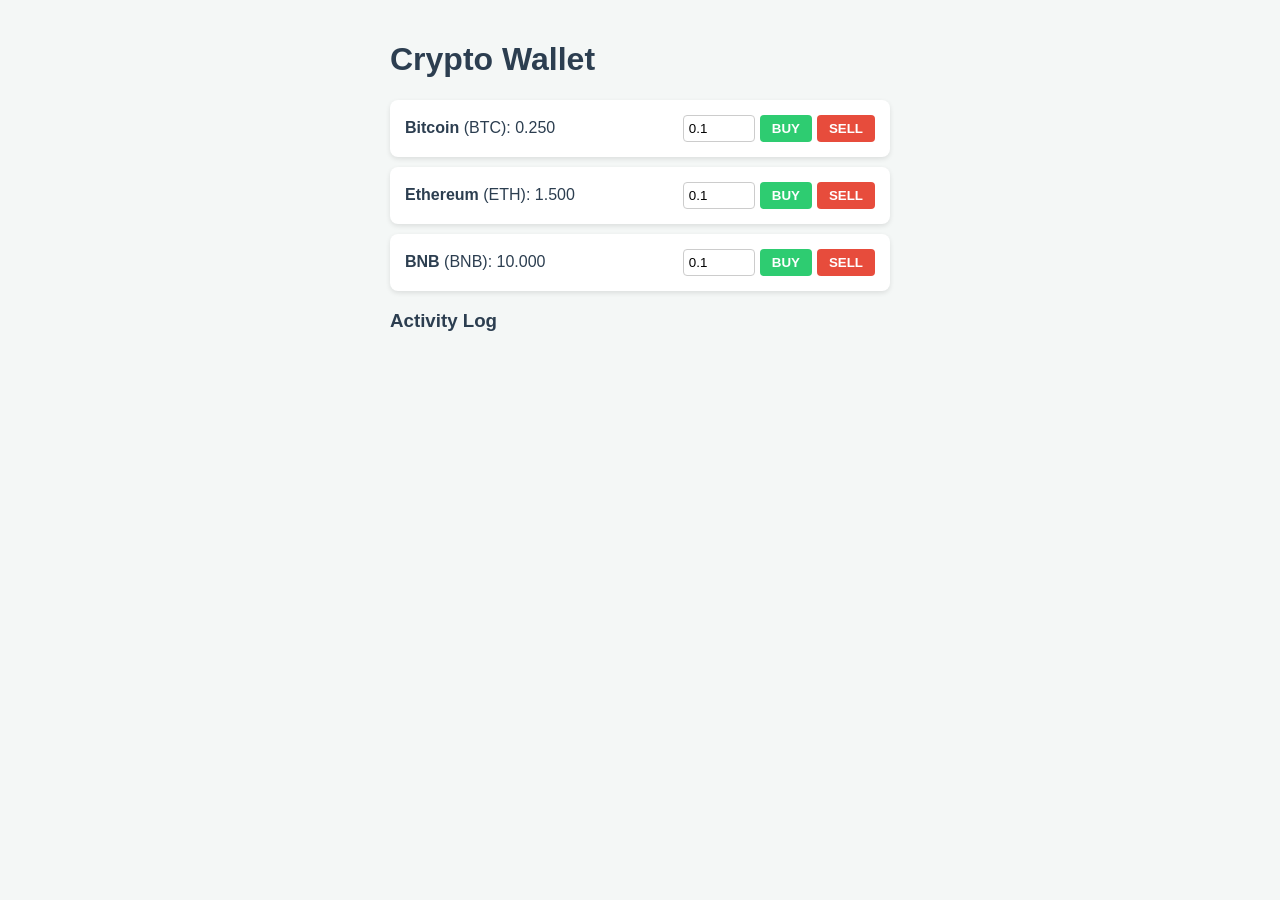
==== index.html @ 16b6d75c "add remove" ====
<!DOCTYPE html>
<html lang="tr">
<head>
    <meta charset="UTF-8">
    <title>Crypto Wallet</title>
    <link rel="stylesheet" href="style.css">
</head>
<body>

    <h1>Crypto Wallet</h1>
    <div id="assets-list"></div>

    <div class="log-section">
        <h3>Activity Log</h3>
        <ul id="activity-log"></ul>
    </div>

    <script src="script.js"></script>
</body>
</html>
---- style.css ----
:root {
    --primary-color: #4a90e2;
    --buy-color: #2ecc71;
    --sell-color: #e74c3c;
    --bg-color: #f4f7f6;
    --text-color: #2c3e50;
}

body { font-family: 'Segoe UI', sans-serif; background-color: var(--bg-color); color: var(--text-color); padding: 20px; max-width: 500px; margin: 0 auto; }
.asset-card { background: white; padding: 15px; border-radius: 8px; margin-bottom: 10px; box-shadow: 0 2px 5px rgba(0,0,0,0.1); display: flex; justify-content: space-between; align-items: center; }
.controls { display: flex; gap: 5px; align-items: center; }
input { width: 60px; padding: 5px; border: 1px solid #ccc; border-radius: 4px; }

button { border: none; padding: 6px 12px; border-radius: 4px; cursor: pointer; color: white; font-weight: bold; }
button:hover { opacity: 0.8; }
.btn-buy { background-color: var(--buy-color); }
.btn-sell { background-color: var(--sell-color); }

#activity-log { list-style: none; padding: 0; }
#activity-log li { background: #fff; margin-bottom: 5px; padding: 10px; border-left: 4px solid var(--primary-color); border-radius: 4px; }
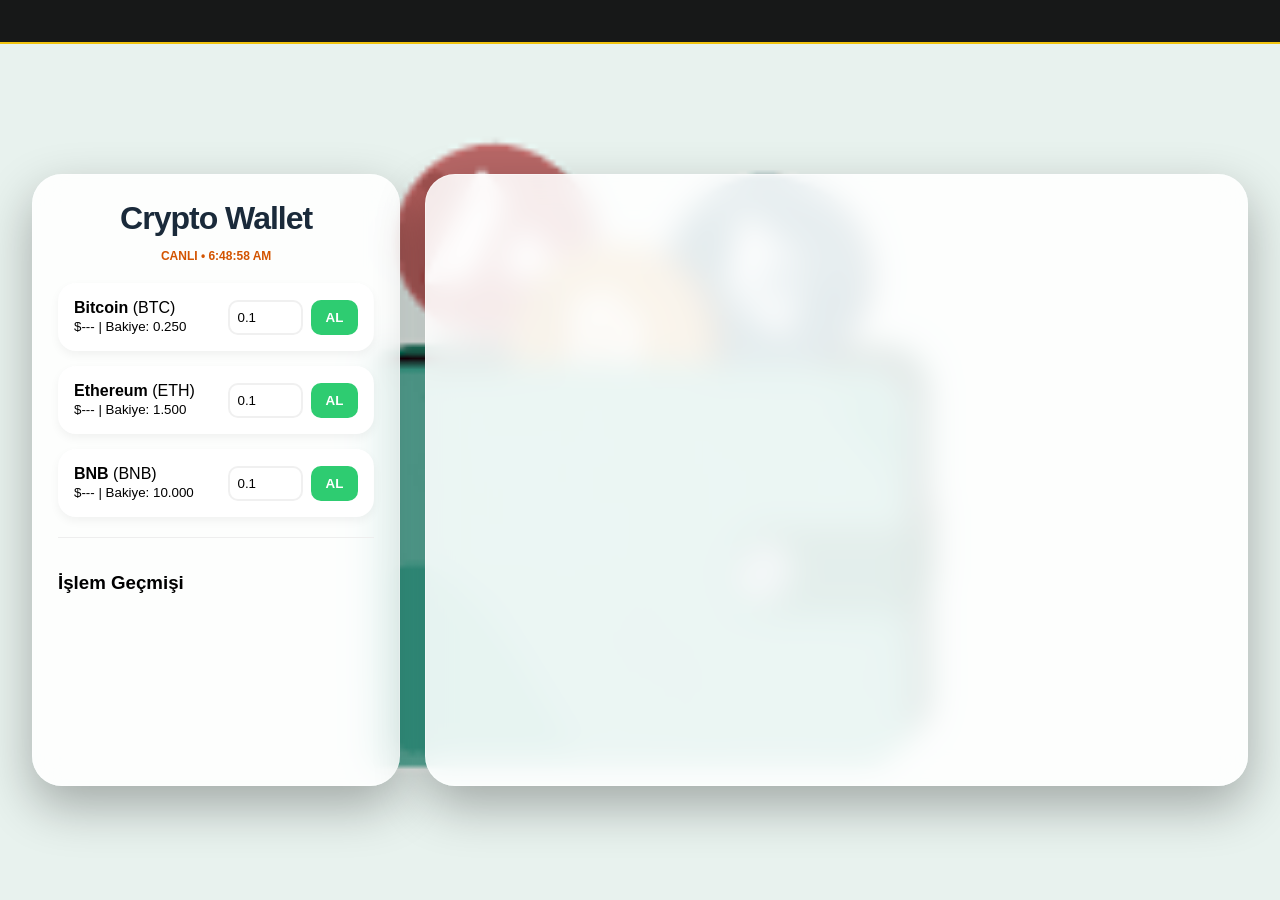
==== commit 96250e33: "big update" ====
--- a/index.html
+++ b/index.html
@@ -2,19 +2,40 @@
 <html lang="tr">
 <head>
     <meta charset="UTF-8">
-    <title>Crypto Wallet</title>
+    <meta name="viewport" content="width=device-width, initial-scale=1.0">
+    <title>Crypto Terminal Pro 2026</title>
     <link rel="stylesheet" href="style.css">
 </head>
 <body>
 
-    <h1>Crypto Wallet</h1>
-    <div id="assets-list"></div>
-
-    <div class="log-section">
-        <h3>Activity Log</h3>
-        <ul id="activity-log"></ul>
+    <div class="news-ticker">
+        <div class="ticker-wrap" id="ticker-wrap">
+            <div class="ticker-item">📢 Haberler yükleniyor...</div>
+        </div>
     </div>
 
-    <script src="script.js"></script>
+    <div class="app-wrapper">
+        <div class="main-card">
+            <header>
+                <h1>Crypto Wallet</h1>
+                <p id="status-text">Bağlanıyor...</p>
+            </header>
+            
+            <div id="assets-list">
+                </div>
+
+            <div class="log-section">
+                <h3>İşlem Geçmişi</h3>
+                <ul id="activity-log"></ul>
+            </div>
+        </div>
+
+        <div class="chart-card">
+            <div id="tradingview_chart"></div>
+        </div>
+    </div>
+
+    <script type="module" src="script.js"></script>
+    <script type="text/javascript" src="https://s3.tradingview.com/tv.js"></script>
 </body>
 </html>
--- a/style.css
+++ b/style.css
@@ -1,20 +1,115 @@
 :root {
-    --primary-color: #4a90e2;
     --buy-color: #2ecc71;
-    --sell-color: #e74c3c;
-    --bg-color: #f4f7f6;
-    --text-color: #2c3e50;
+    --primary: #4a90e2;
+    --glass: rgba(255, 255, 255, 0.88);
 }
 
-body { font-family: 'Segoe UI', sans-serif; background-color: var(--bg-color); color: var(--text-color); padding: 20px; max-width: 500px; margin: 0 auto; }
-.asset-card { background: white; padding: 15px; border-radius: 8px; margin-bottom: 10px; box-shadow: 0 2px 5px rgba(0,0,0,0.1); display: flex; justify-content: space-between; align-items: center; }
-.controls { display: flex; gap: 5px; align-items: center; }
-input { width: 60px; padding: 5px; border: 1px solid #ccc; border-radius: 4px; }
+body {
+    font-family: 'Segoe UI', Tahoma, sans-serif;
+    margin: 0;
+    min-height: 100vh;
+    display: flex;
+    flex-direction: column;
+    justify-content: center;
+    align-items: center;
+    /* Arka Plan Görseli */
+    background-image: url('indir.png');
+    background-size: cover;
+    background-position: center;
+    background-attachment: fixed;
+}
 
-button { border: none; padding: 6px 12px; border-radius: 4px; cursor: pointer; color: white; font-weight: bold; }
-button:hover { opacity: 0.8; }
-.btn-buy { background-color: var(--buy-color); }
-.btn-sell { background-color: var(--sell-color); }
+/* HABER BANDI */
+.news-ticker {
+    position: fixed;
+    top: 0;
+    width: 100%;
+    background: rgba(0, 0, 0, 0.9);
+    color: #f1c40f;
+    padding: 12px 0;
+    overflow: hidden;
+    z-index: 1000;
+    border-bottom: 2px solid #f1c40f;
+}
 
-#activity-log { list-style: none; padding: 0; }
-#activity-log li { background: #fff; margin-bottom: 5px; padding: 10px; border-left: 4px solid var(--primary-color); border-radius: 4px; }
+.ticker-wrap {
+    display: inline-block;
+    white-space: nowrap;
+    padding-left: 100%;
+    animation: ticker 60s linear infinite;
+}
+
+.ticker-item {
+    display: inline-block;
+    padding-right: 100px;
+    font-size: 15px;
+    font-weight: bold;
+}
+
+@keyframes ticker {
+    0% { transform: translateX(0); }
+    100% { transform: translateX(-100%); }
+}
+
+/* ANA YAPI */
+.app-wrapper {
+    display: flex;
+    gap: 25px;
+    width: 95%;
+    max-width: 1350px;
+    margin-top: 60px;
+    animation: fadeInUp 0.8s ease-out;
+}
+
+@keyframes fadeInUp {
+    from { opacity: 0; transform: translateY(30px); }
+    to { opacity: 1; transform: translateY(0); }
+}
+
+.main-card, .chart-card {
+    background: var(--glass);
+    backdrop-filter: blur(15px);
+    -webkit-backdrop-filter: blur(15px);
+    border-radius: 30px;
+    box-shadow: 0 20px 50px rgba(0,0,0,0.3);
+    border: 1px solid rgba(255,255,255,0.4);
+}
+
+.main-card { flex: 1; padding: 25px; max-width: 400px; }
+.chart-card { flex: 2.5; padding: 15px; min-height: 580px; position: relative; }
+
+#tradingview_chart { width: 100%; height: 100%; border-radius: 20px; overflow: hidden; }
+
+/* KARTLAR */
+h1 { text-align: center; margin: 0; color: #1a2a3a; letter-spacing: -1px; }
+#status-text { text-align: center; font-size: 12px; color: #d35400; font-weight: bold; margin-bottom: 20px; }
+
+.asset-card {
+    background: white;
+    padding: 16px;
+    border-radius: 18px;
+    margin-bottom: 15px;
+    display: flex;
+    justify-content: space-between;
+    align-items: center;
+    cursor: pointer;
+    transition: 0.3s;
+    box-shadow: 0 4px 10px rgba(0,0,0,0.05);
+}
+
+.asset-card:hover { transform: scale(1.03); border: 2px solid var(--primary); }
+
+.controls { display: flex; gap: 8px; }
+input { width: 55px; padding: 8px; border: 2px solid #f0f0f0; border-radius: 10px; outline: none; }
+
+button {
+    border: none; padding: 10px 15px; border-radius: 10px;
+    cursor: pointer; color: white; font-weight: bold;
+    background-color: var(--buy-color); transition: 0.3s;
+}
+
+button:hover { background-color: #27ae60; }
+
+.log-section { margin-top: 20px; border-top: 1px solid #eee; padding-top: 15px; }
+#activity-log { list-style: none; padding: 0; max-height: 100px; overflow-y: auto; font-size: 12px; }
+#activity-log li { padding: 8px; border-bottom: 1px solid #f9f9f9; color: #555; }
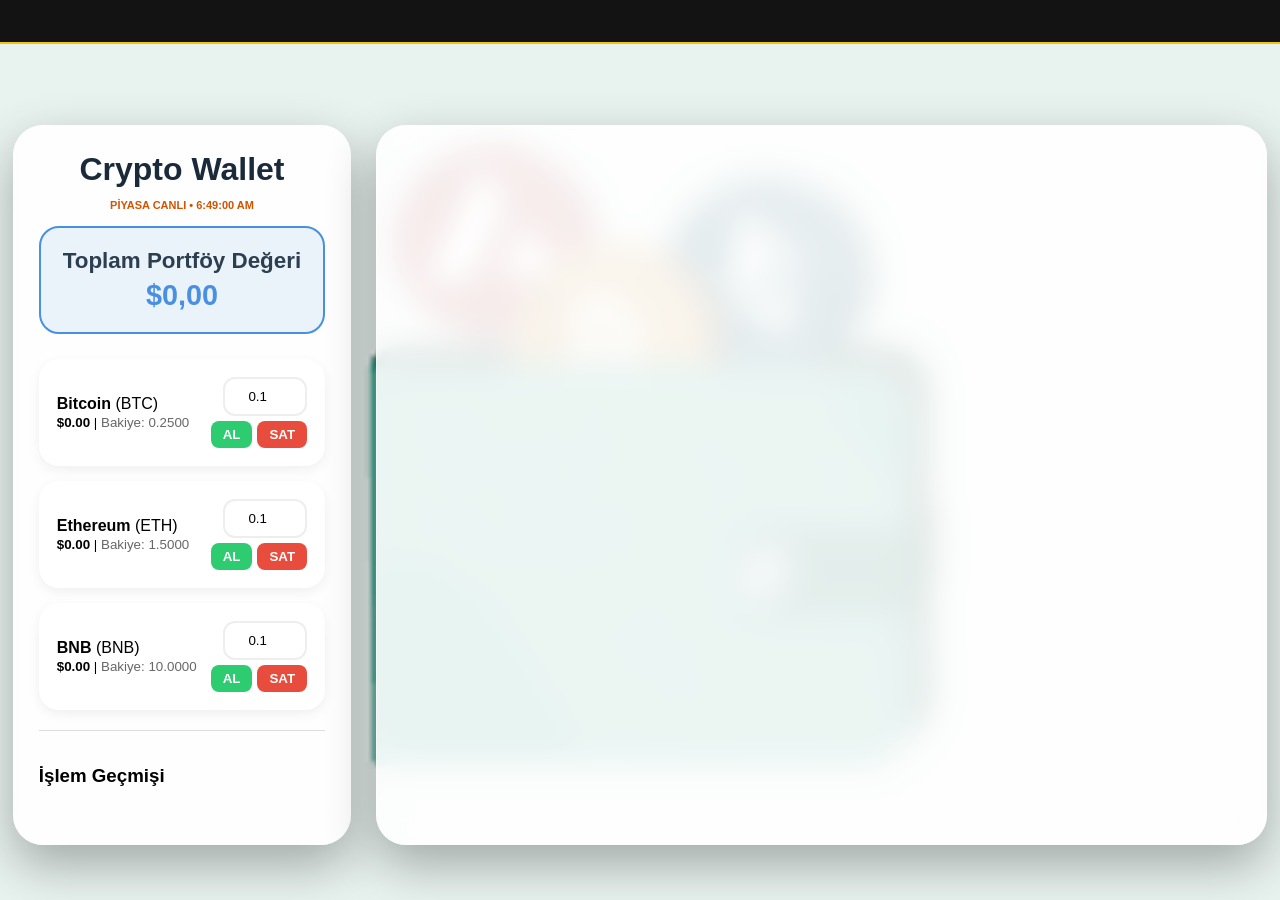
==== commit 272dd593: "new features added" ====
--- a/index.html
+++ b/index.html
@@ -3,14 +3,14 @@
 <head>
     <meta charset="UTF-8">
     <meta name="viewport" content="width=device-width, initial-scale=1.0">
-    <title>Crypto Terminal Pro 2026</title>
+    <title>Crypto Terminal Ultimate 2026</title>
     <link rel="stylesheet" href="style.css">
 </head>
 <body>
 
     <div class="news-ticker">
         <div class="ticker-wrap" id="ticker-wrap">
-            <div class="ticker-item">📢 Haberler yükleniyor...</div>
+            <div class="ticker-item">📢 Ekonomi haberleri yükleniyor...</div>
         </div>
     </div>
 
@@ -18,11 +18,10 @@
         <div class="main-card">
             <header>
                 <h1>Crypto Wallet</h1>
-                <p id="status-text">Bağlanıyor...</p>
+                <p id="status-text">Binance'e bağlanılıyor...</p>
             </header>
             
-            <div id="assets-list">
-                </div>
+            <div id="assets-list"></div>
 
             <div class="log-section">
                 <h3>İşlem Geçmişi</h3>
--- a/style.css
+++ b/style.css
@@ -1,18 +1,18 @@
 :root {
     --buy-color: #2ecc71;
+    --sell-color: #e74c3c;
     --primary: #4a90e2;
     --glass: rgba(255, 255, 255, 0.88);
 }
 
 body {
-    font-family: 'Segoe UI', Tahoma, sans-serif;
+    font-family: 'Segoe UI', sans-serif;
     margin: 0;
     min-height: 100vh;
     display: flex;
     flex-direction: column;
     justify-content: center;
     align-items: center;
-    /* Arka Plan Görseli */
     background-image: url('indir.png');
     background-size: cover;
     background-position: center;
@@ -24,7 +24,7 @@
     position: fixed;
     top: 0;
     width: 100%;
-    background: rgba(0, 0, 0, 0.9);
+    background: rgba(0, 0, 0, 0.92);
     color: #f1c40f;
     padding: 12px 0;
     overflow: hidden;
@@ -51,65 +51,137 @@
     100% { transform: translateX(-100%); }
 }
 
-/* ANA YAPI */
+/* ANA PANEL YAPISI VE GRAFİK DÜZELTME */
 .app-wrapper {
     display: flex;
     gap: 25px;
-    width: 95%;
-    max-width: 1350px;
-    margin-top: 60px;
-    animation: fadeInUp 0.8s ease-out;
+    width: 98%; /* Biraz daha genişlettik */
+    max-width: 1600px; /* Genişlettik ki grafik sığsın */
+    margin-top: 70px; /* Haber bandından uzaklaştırdık */
+    animation: fadeIn 1s ease-out;
 }
 
-@keyframes fadeInUp {
-    from { opacity: 0; transform: translateY(30px); }
+@keyframes fadeIn {
+    from { opacity: 0; transform: translateY(20px); }
     to { opacity: 1; transform: translateY(0); }
 }
 
 .main-card, .chart-card {
     background: var(--glass);
     backdrop-filter: blur(15px);
-    -webkit-backdrop-filter: blur(15px);
     border-radius: 30px;
     box-shadow: 0 20px 50px rgba(0,0,0,0.3);
     border: 1px solid rgba(255,255,255,0.4);
 }
 
-.main-card { flex: 1; padding: 25px; max-width: 400px; }
-.chart-card { flex: 2.5; padding: 15px; min-height: 580px; position: relative; }
+.main-card { flex: 1; padding: 25px; max-width: 420px; }
 
-#tradingview_chart { width: 100%; height: 100%; border-radius: 20px; overflow: hidden; }
+/* Grafik Kartı Düzeltmesi */
+.chart-card { 
+    flex: 3; /* Grafiğe daha çok yer ver */
+    padding: 15px; 
+    min-height: 650px; /* Grafik için minimum yükseklik */
+    position: relative; 
+    overflow: visible; /* TradingView'ın overflow'unu engelle */
+}
 
-/* KARTLAR */
-h1 { text-align: center; margin: 0; color: #1a2a3a; letter-spacing: -1px; }
-#status-text { text-align: center; font-size: 12px; color: #d35400; font-weight: bold; margin-bottom: 20px; }
+/* TOPLAM BAKİYE ALANI */
+.total-balance {
+    background: rgba(74, 144, 226, 0.1);
+    padding: 20px;
+    border-radius: 20px;
+    text-align: center;
+    margin-bottom: 25px;
+    border: 2px solid var(--primary);
+}
+
+.total-balance h2 { margin: 0; color: #2c3e50; font-size: 1.4rem; }
+.total-balance span { color: var(--primary); font-size: 1.8rem; display: block; margin-top: 5px; }
+
+/* KARTLAR VE FİYATLAR */
+h1 { text-align: center; margin: 0; color: #1a2a3a; font-size: 2rem; }
+#status-text { text-align: center; font-size: 11px; color: #d35400; font-weight: bold; margin-bottom: 15px; }
 
 .asset-card {
     background: white;
-    padding: 16px;
-    border-radius: 18px;
+    padding: 18px;
+    border-radius: 20px;
     margin-bottom: 15px;
     display: flex;
     justify-content: space-between;
     align-items: center;
     cursor: pointer;
     transition: 0.3s;
-    box-shadow: 0 4px 10px rgba(0,0,0,0.05);
+    box-shadow: 0 4px 12px rgba(0,0,0,0.06);
 }
 
-.asset-card:hover { transform: scale(1.03); border: 2px solid var(--primary); }
+.asset-card:hover { transform: translateY(-3px); border: 2px solid var(--primary); }
 
-.controls { display: flex; gap: 8px; }
-input { width: 55px; padding: 8px; border: 2px solid #f0f0f0; border-radius: 10px; outline: none; }
+/* Fiyat Renk Değişimi Mantığı (YENİ) */
+.price-tag { transition: color 0.4s ease; font-weight: bold; } /* Sadece fiyata etki etsin */
+.price-up .price-tag { color: var(--buy-color) !important; }
+.price-down .price-tag { color: var(--sell-color) !important; }
 
+/* Bakiye Yazısı Sabit Kalsın */
+.balance-tag { color: #888; transition: none; } 
+
+.controls input { width: 60px; padding: 10px; border: 2px solid #eee; border-radius: 12px; outline: none; }
 button {
-    border: none; padding: 10px 15px; border-radius: 10px;
+    border: none; padding: 10px 18px; border-radius: 12px;
     cursor: pointer; color: white; font-weight: bold;
     background-color: var(--buy-color); transition: 0.3s;
 }
 
-button:hover { background-color: #27ae60; }
+.log-section { margin-top: 20px; border-top: 1px solid #ddd; padding-top: 15px; }
+#activity-log { list-style: none; padding: 0; max-height: 120px; overflow-y: auto; font-size: 13px; }
+#activity-log li { padding: 6px 0; border-bottom: 1px solid #f1f1f1; color: #444; }
 
-.log-section { margin-top: 20px; border-top: 1px solid #eee; padding-top: 15px; }
-#activity-log { list-style: none; padding: 0; max-height: 100px; overflow-y: auto; font-size: 12px; }
-#activity-log li { padding: 8px; border-bottom: 1px solid #f9f9f9; color: #555; }+/* Mevcut CSS'e ekle veya güncelle */
+:root {
+    --buy-color: #2ecc71;
+    --sell-color: #e74c3c;
+    --primary: #4a90e2;
+    --glass: rgba(255, 255, 255, 0.88);
+}
+
+/* Buton Grubu Düzeni */
+.controls { 
+    display: flex; 
+    flex-direction: column; /* Input üstte, butonlar altta olsun diye */
+    gap: 5px; 
+    align-items: flex-end;
+}
+
+.btn-group {
+    display: flex;
+    gap: 5px;
+}
+
+input { 
+    width: 100px; 
+    padding: 5px; 
+    border: 1px solid #ddd; 
+    border-radius: 8px; 
+    text-align: center;
+}
+
+button {
+    border: none; 
+    padding: 6px 12px; 
+    border-radius: 8px;
+    cursor: pointer; 
+    color: white; 
+    font-weight: bold;
+    transition: 0.2s;
+}
+
+.btn-buy { background-color: var(--buy-color); }
+.btn-sell { background-color: var(--sell-color); }
+
+button:active { transform: scale(0.9); }
+
+/* Fiyat yanarken bakiye yanmasın demiştin, o kural burada: */
+.price-tag { transition: color 0.4s; }
+.price-up .price-tag { color: var(--buy-color) !important; }
+.price-down .price-tag { color: var(--sell-color) !important; }
+.balance-tag { color: #666 !important; font-weight: normal; }
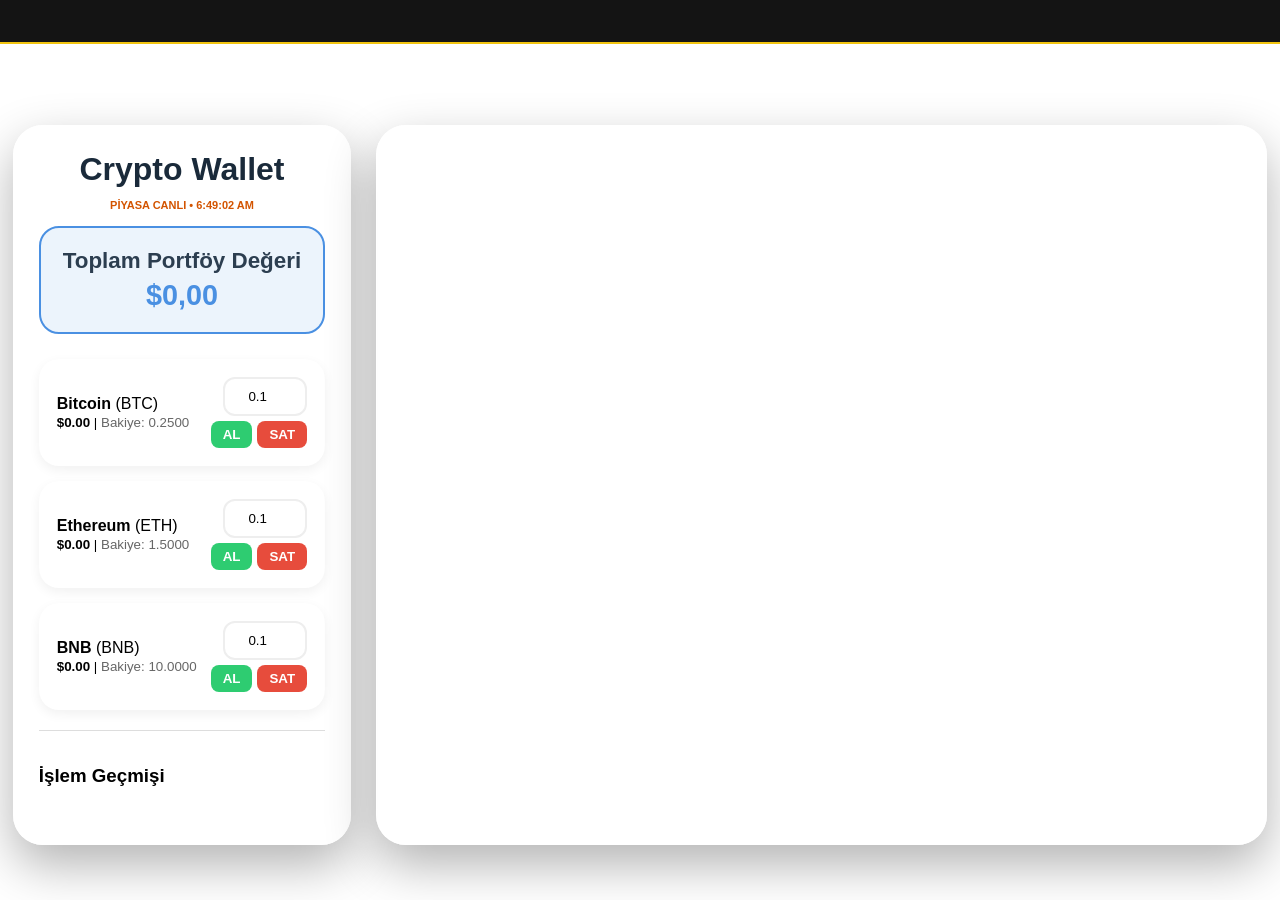
==== commit 4e48d3ea: "small changes" ====
--- a/index.html
+++ b/index.html
@@ -3,7 +3,7 @@
 <head>
     <meta charset="UTF-8">
     <meta name="viewport" content="width=device-width, initial-scale=1.0">
-    <title>Crypto Terminal Ultimate 2026</title>
+    <title>Crypto Terminal</title>
     <link rel="stylesheet" href="style.css">
 </head>
 <body>
--- a/style.css
+++ b/style.css
@@ -51,13 +51,13 @@
     100% { transform: translateX(-100%); }
 }
 
-/* ANA PANEL YAPISI VE GRAFİK DÜZELTME */
+
 .app-wrapper {
     display: flex;
     gap: 25px;
-    width: 98%; /* Biraz daha genişlettik */
-    max-width: 1600px; /* Genişlettik ki grafik sığsın */
-    margin-top: 70px; /* Haber bandından uzaklaştırdık */
+    width: 98%; 
+    max-width: 1600px; 
+    margin-top: 70px; 
     animation: fadeIn 1s ease-out;
 }
 
@@ -76,16 +76,16 @@
 
 .main-card { flex: 1; padding: 25px; max-width: 420px; }
 
-/* Grafik Kartı Düzeltmesi */
+
 .chart-card { 
-    flex: 3; /* Grafiğe daha çok yer ver */
+    flex: 3; 
     padding: 15px; 
-    min-height: 650px; /* Grafik için minimum yükseklik */
+    min-height: 650px; 
     position: relative; 
-    overflow: visible; /* TradingView'ın overflow'unu engelle */
+    overflow: visible; 
 }
 
-/* TOPLAM BAKİYE ALANI */
+
 .total-balance {
     background: rgba(74, 144, 226, 0.1);
     padding: 20px;
@@ -117,12 +117,12 @@
 
 .asset-card:hover { transform: translateY(-3px); border: 2px solid var(--primary); }
 
-/* Fiyat Renk Değişimi Mantığı (YENİ) */
+
 .price-tag { transition: color 0.4s ease; font-weight: bold; } /* Sadece fiyata etki etsin */
 .price-up .price-tag { color: var(--buy-color) !important; }
 .price-down .price-tag { color: var(--sell-color) !important; }
 
-/* Bakiye Yazısı Sabit Kalsın */
+
 .balance-tag { color: #888; transition: none; } 
 
 .controls input { width: 60px; padding: 10px; border: 2px solid #eee; border-radius: 12px; outline: none; }
@@ -136,7 +136,7 @@
 #activity-log { list-style: none; padding: 0; max-height: 120px; overflow-y: auto; font-size: 13px; }
 #activity-log li { padding: 6px 0; border-bottom: 1px solid #f1f1f1; color: #444; }
 
-/* Mevcut CSS'e ekle veya güncelle */
+
 :root {
     --buy-color: #2ecc71;
     --sell-color: #e74c3c;
@@ -144,10 +144,10 @@
     --glass: rgba(255, 255, 255, 0.88);
 }
 
-/* Buton Grubu Düzeni */
+
 .controls { 
     display: flex; 
-    flex-direction: column; /* Input üstte, butonlar altta olsun diye */
+    flex-direction: column; 
     gap: 5px; 
     align-items: flex-end;
 }
@@ -180,7 +180,7 @@
 
 button:active { transform: scale(0.9); }
 
-/* Fiyat yanarken bakiye yanmasın demiştin, o kural burada: */
+
 .price-tag { transition: color 0.4s; }
 .price-up .price-tag { color: var(--buy-color) !important; }
 .price-down .price-tag { color: var(--sell-color) !important; }
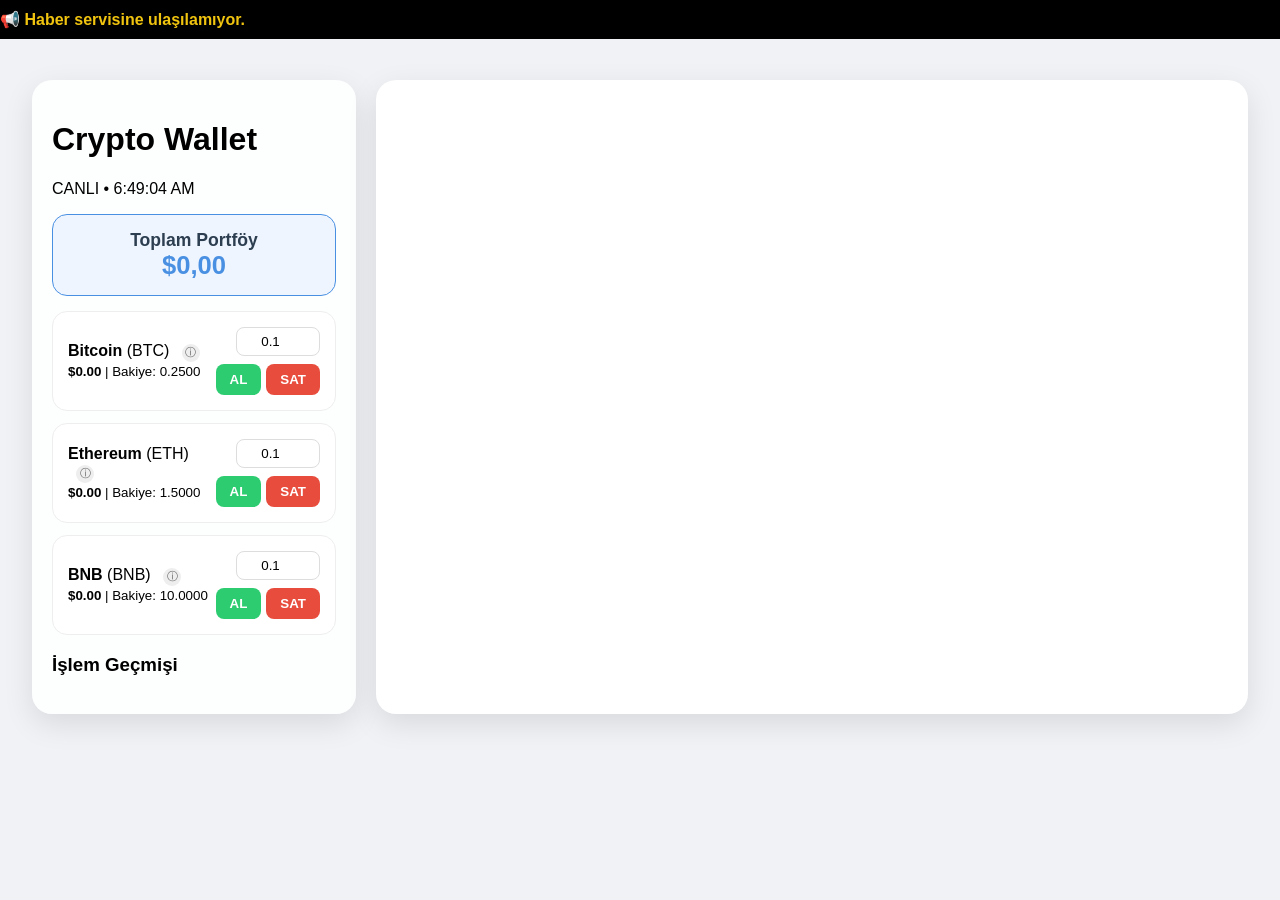
==== commit c63af9ed: "new coin infos" ====
--- a/index.html
+++ b/index.html
@@ -7,7 +7,6 @@
     <link rel="stylesheet" href="style.css">
 </head>
 <body>
-
     <div class="news-ticker">
         <div class="ticker-wrap" id="ticker-wrap">
             <div class="ticker-item">📢 Ekonomi haberleri yükleniyor...</div>
@@ -18,19 +17,26 @@
         <div class="main-card">
             <header>
                 <h1>Crypto Wallet</h1>
-                <p id="status-text">Binance'e bağlanılıyor...</p>
+                <p id="status-text">Bağlanılıyor...</p>
             </header>
-            
             <div id="assets-list"></div>
-
             <div class="log-section">
                 <h3>İşlem Geçmişi</h3>
                 <ul id="activity-log"></ul>
             </div>
         </div>
-
         <div class="chart-card">
             <div id="tradingview_chart"></div>
+        </div>
+    </div>
+
+    <div id="coin-modal" class="modal">
+        <div class="modal-content">
+            <span class="close-btn">&times;</span>
+            <h2 id="modal-title"></h2>
+            <hr>
+            <p id="modal-desc"></p>
+            <div id="modal-use-case"></div>
         </div>
     </div>
 
--- a/style.css
+++ b/style.css
@@ -2,186 +2,191 @@
     --buy-color: #2ecc71;
     --sell-color: #e74c3c;
     --primary: #4a90e2;
-    --glass: rgba(255, 255, 255, 0.88);
+    --dark: #2c3e50;
+    --bg-light: #f0f2f5;
+    --glass: rgba(255, 255, 255, 0.9);
 }
 
 body {
     font-family: 'Segoe UI', sans-serif;
     margin: 0;
-    min-height: 100vh;
+    background-color: var(--bg-light);
     display: flex;
     flex-direction: column;
-    justify-content: center;
     align-items: center;
-    background-image: url('indir.png');
-    background-size: cover;
-    background-position: center;
-    background-attachment: fixed;
+    min-height: 100vh;
 }
 
-/* HABER BANDI */
 .news-ticker {
     position: fixed;
     top: 0;
     width: 100%;
-    background: rgba(0, 0, 0, 0.92);
+    background: #000;
     color: #f1c40f;
-    padding: 12px 0;
+    padding: 10px 0;
     overflow: hidden;
     z-index: 1000;
-    border-bottom: 2px solid #f1c40f;
 }
 
 .ticker-wrap {
     display: inline-block;
     white-space: nowrap;
-    padding-left: 100%;
     animation: ticker 60s linear infinite;
 }
 
 .ticker-item {
     display: inline-block;
     padding-right: 100px;
-    font-size: 15px;
     font-weight: bold;
 }
 
 @keyframes ticker {
-    0% { transform: translateX(0); }
+    0%   { transform: translateX(0); }
     100% { transform: translateX(-100%); }
 }
 
-
 .app-wrapper {
     display: flex;
-    gap: 25px;
-    width: 98%; 
-    max-width: 1600px; 
-    margin-top: 70px; 
-    animation: fadeIn 1s ease-out;
+    gap: 20px;
+    width: 95%;
+    max-width: 1400px;
+    margin-top: 60px;
+    padding: 20px;
 }
 
-@keyframes fadeIn {
-    from { opacity: 0; transform: translateY(20px); }
-    to { opacity: 1; transform: translateY(0); }
+.main-card {
+    flex: 1;
+    background: var(--glass);
+    padding: 20px;
+    border-radius: 20px;
+    box-shadow: 0 10px 30px rgba(0,0,0,0.1);
+    max-width: 400px;
 }
 
-.main-card, .chart-card {
-    background: var(--glass);
-    backdrop-filter: blur(15px);
-    border-radius: 30px;
-    box-shadow: 0 20px 50px rgba(0,0,0,0.3);
-    border: 1px solid rgba(255,255,255,0.4);
+.chart-card {
+    flex: 3;
+    background: #fff;
+    border-radius: 20px;
+    padding: 10px;
+    min-height: 600px;
+    box-shadow: 0 10px 30px rgba(0,0,0,0.1);
 }
 
-.main-card { flex: 1; padding: 25px; max-width: 420px; }
-
-
-.chart-card { 
-    flex: 3; 
-    padding: 15px; 
-    min-height: 650px; 
-    position: relative; 
-    overflow: visible; 
+.total-balance {
+    background: #eef5ff;
+    padding: 15px;
+    border-radius: 15px;
+    text-align: center;
+    margin: 15px 0;
+    border: 1px solid var(--primary);
 }
 
-
-.total-balance {
-    background: rgba(74, 144, 226, 0.1);
-    padding: 20px;
-    border-radius: 20px;
-    text-align: center;
-    margin-bottom: 25px;
-    border: 2px solid var(--primary);
-}
-
-.total-balance h2 { margin: 0; color: #2c3e50; font-size: 1.4rem; }
-.total-balance span { color: var(--primary); font-size: 1.8rem; display: block; margin-top: 5px; }
-
-/* KARTLAR VE FİYATLAR */
-h1 { text-align: center; margin: 0; color: #1a2a3a; font-size: 2rem; }
-#status-text { text-align: center; font-size: 11px; color: #d35400; font-weight: bold; margin-bottom: 15px; }
+.total-balance h2 { margin: 0; font-size: 1.1rem; color: var(--dark); }
+.total-balance span { color: var(--primary); font-size: 1.6rem; font-weight: bold; display: block; }
 
 .asset-card {
-    background: white;
-    padding: 18px;
-    border-radius: 20px;
-    margin-bottom: 15px;
+    background: #fff;
+    padding: 15px;
+    border-radius: 15px;
+    margin-bottom: 12px;
     display: flex;
     justify-content: space-between;
     align-items: center;
     cursor: pointer;
-    transition: 0.3s;
-    box-shadow: 0 4px 12px rgba(0,0,0,0.06);
+    border: 1px solid #eee;
+    transition: 0.2s;
 }
 
-.asset-card:hover { transform: translateY(-3px); border: 2px solid var(--primary); }
-
-
-.price-tag { transition: color 0.4s ease; font-weight: bold; } /* Sadece fiyata etki etsin */
-.price-up .price-tag { color: var(--buy-color) !important; }
-.price-down .price-tag { color: var(--sell-color) !important; }
-
-
-.balance-tag { color: #888; transition: none; } 
-
-.controls input { width: 60px; padding: 10px; border: 2px solid #eee; border-radius: 12px; outline: none; }
-button {
-    border: none; padding: 10px 18px; border-radius: 12px;
-    cursor: pointer; color: white; font-weight: bold;
-    background-color: var(--buy-color); transition: 0.3s;
+.asset-card:hover {
+    border-color: var(--primary);
+    transform: translateY(-2px);
 }
 
-.log-section { margin-top: 20px; border-top: 1px solid #ddd; padding-top: 15px; }
-#activity-log { list-style: none; padding: 0; max-height: 120px; overflow-y: auto; font-size: 13px; }
-#activity-log li { padding: 6px 0; border-bottom: 1px solid #f1f1f1; color: #444; }
-
-
-:root {
-    --buy-color: #2ecc71;
-    --sell-color: #e74c3c;
-    --primary: #4a90e2;
-    --glass: rgba(255, 255, 255, 0.88);
+.info-icon {
+    background: #eee;
+    color: #666;
+    border-radius: 50%;
+    width: 18px;
+    height: 18px;
+    display: inline-flex;
+    justify-content: center;
+    align-items: center;
+    font-size: 11px;
+    margin-left: 8px;
+    cursor: help;
 }
 
+.info-icon:hover {
+    background: var(--primary);
+    color: #fff;
+}
 
-.controls { 
-    display: flex; 
-    flex-direction: column; 
-    gap: 5px; 
+.price-tag { font-weight: bold; }
+.price-up .price-tag { color: var(--buy-color); }
+.price-down .price-tag { color: var(--sell-color); }
+
+.controls {
+    display: flex;
+    flex-direction: column;
+    gap: 8px;
     align-items: flex-end;
 }
 
-.btn-group {
-    display: flex;
-    gap: 5px;
-}
+.btn-group { display: flex; gap: 5px; }
 
-input { 
-    width: 100px; 
-    padding: 5px; 
-    border: 1px solid #ddd; 
-    border-radius: 8px; 
+input[type="number"] {
+    width: 70px;
+    padding: 6px;
+    border-radius: 8px;
+    border: 1px solid #ddd;
     text-align: center;
 }
 
 button {
-    border: none; 
-    padding: 6px 12px; 
+    border: none;
+    padding: 8px 14px;
     border-radius: 8px;
-    cursor: pointer; 
-    color: white; 
+    cursor: pointer;
+    color: #fff;
     font-weight: bold;
-    transition: 0.2s;
 }
 
-.btn-buy { background-color: var(--buy-color); }
-.btn-sell { background-color: var(--sell-color); }
+.btn-buy { background: var(--buy-color); }
+.btn-sell { background: var(--sell-color); }
 
-button:active { transform: scale(0.9); }
+.modal {
+    display: none;
+    position: fixed;
+    z-index: 3000;
+    left: 0; top: 0;
+    width: 100%; height: 100%;
+    background: rgba(0,0,0,0.7);
+    backdrop-filter: blur(4px);
+    justify-content: center;
+    align-items: center;
+}
 
+.modal-content {
+    background: #fff;
+    padding: 30px;
+    border-radius: 20px;
+    width: 90%;
+    max-width: 450px;
+    position: relative;
+}
 
-.price-tag { transition: color 0.4s; }
-.price-up .price-tag { color: var(--buy-color) !important; }
-.price-down .price-tag { color: var(--sell-color) !important; }
-.balance-tag { color: #666 !important; font-weight: normal; }+.close-btn {
+    position: absolute;
+    right: 20px; top: 15px;
+    font-size: 28px;
+    cursor: pointer;
+}
+
+#modal-use-case {
+    margin-top: 15px;
+    font-size: 14px;
+    font-weight: bold;
+    background: #f0f7ff;
+    padding: 10px;
+    border-radius: 10px;
+}
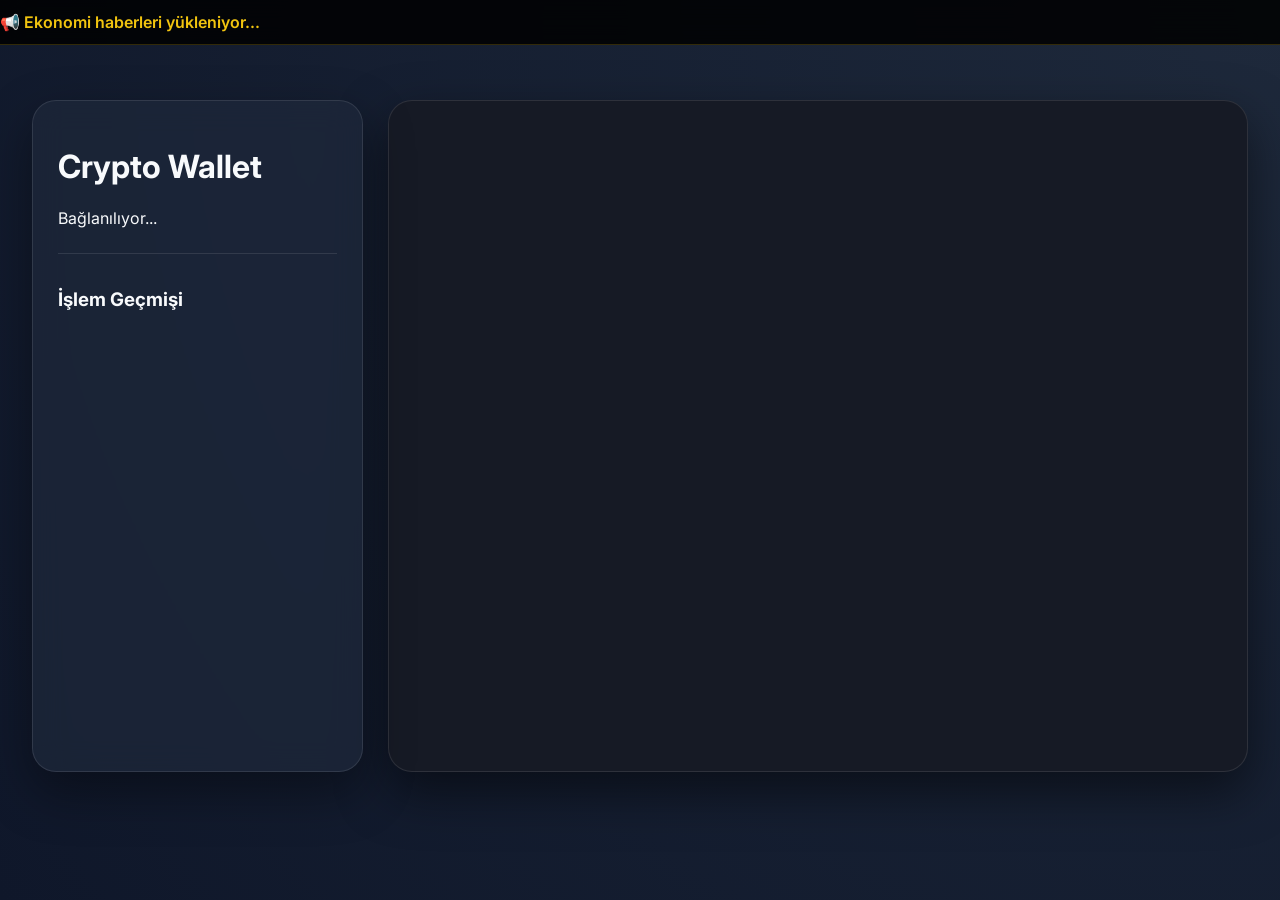
==== commit 2c61ee26: "old codes deleted" ====
--- a/index.html
+++ b/index.html
@@ -5,8 +5,10 @@
     <meta name="viewport" content="width=device-width, initial-scale=1.0">
     <title>Crypto Terminal</title>
     <link rel="stylesheet" href="style.css">
+    <link href="https://fonts.googleapis.com/css2?family=Inter:wght@400;600;800&display=swap" rel="stylesheet">
 </head>
 <body>
+
     <div class="news-ticker">
         <div class="ticker-wrap" id="ticker-wrap">
             <div class="ticker-item">📢 Ekonomi haberleri yükleniyor...</div>
@@ -14,33 +16,29 @@
     </div>
 
     <div class="app-wrapper">
+        
         <div class="main-card">
             <header>
                 <h1>Crypto Wallet</h1>
                 <p id="status-text">Bağlanılıyor...</p>
             </header>
+
             <div id="assets-list"></div>
+
             <div class="log-section">
                 <h3>İşlem Geçmişi</h3>
                 <ul id="activity-log"></ul>
             </div>
         </div>
+
         <div class="chart-card">
             <div id="tradingview_chart"></div>
         </div>
-    </div>
 
-    <div id="coin-modal" class="modal">
-        <div class="modal-content">
-            <span class="close-btn">&times;</span>
-            <h2 id="modal-title"></h2>
-            <hr>
-            <p id="modal-desc"></p>
-            <div id="modal-use-case"></div>
-        </div>
     </div>
 
     <script type="module" src="script.js"></script>
     <script type="text/javascript" src="https://s3.tradingview.com/tv.js"></script>
+
 </body>
 </html>
--- a/style.css
+++ b/style.css
@@ -1,16 +1,18 @@
 :root {
-    --buy-color: #2ecc71;
-    --sell-color: #e74c3c;
+    --buy-color: #00ff88;
+    --sell-color: #ff3b3b;
     --primary: #4a90e2;
-    --dark: #2c3e50;
-    --bg-light: #f0f2f5;
-    --glass: rgba(255, 255, 255, 0.9);
+    --bg-dark: #0f172a;
+    --card-bg: rgba(30, 41, 59, 0.7);
+    --text-main: #f8fafc;
+    --border-color: rgba(255, 255, 255, 0.1);
 }
 
 body {
-    font-family: 'Segoe UI', sans-serif;
+    font-family: 'Inter', sans-serif;
     margin: 0;
-    background-color: var(--bg-light);
+    background: radial-gradient(circle at top right, #1e293b, #0f172a);
+    color: var(--text-main);
     display: flex;
     flex-direction: column;
     align-items: center;
@@ -21,11 +23,13 @@
     position: fixed;
     top: 0;
     width: 100%;
-    background: #000;
+    background: rgba(0, 0, 0, 0.85);
+    backdrop-filter: blur(10px);
     color: #f1c40f;
-    padding: 10px 0;
+    padding: 12px 0;
     overflow: hidden;
     z-index: 1000;
+    border-bottom: 1px solid rgba(241, 196, 15, 0.2);
 }
 
 .ticker-wrap {
@@ -37,7 +41,7 @@
 .ticker-item {
     display: inline-block;
     padding-right: 100px;
-    font-weight: bold;
+    font-weight: 600;
 }
 
 @keyframes ticker {
@@ -47,146 +51,115 @@
 
 .app-wrapper {
     display: flex;
-    gap: 20px;
+    gap: 25px;
     width: 95%;
-    max-width: 1400px;
-    margin-top: 60px;
+    max-width: 1500px;
+    margin-top: 80px;
     padding: 20px;
 }
 
 .main-card {
     flex: 1;
-    background: var(--glass);
-    padding: 20px;
-    border-radius: 20px;
-    box-shadow: 0 10px 30px rgba(0,0,0,0.1);
-    max-width: 400px;
+    background: var(--card-bg);
+    backdrop-filter: blur(15px);
+    padding: 25px;
+    border-radius: 24px;
+    box-shadow: 0 20px 50px rgba(0,0,0,0.4);
+    border: 1px solid var(--border-color);
+    max-width: 420px;
 }
 
 .chart-card {
     flex: 3;
-    background: #fff;
-    border-radius: 20px;
+    background: #161a25;
+    border-radius: 24px;
     padding: 10px;
-    min-height: 600px;
-    box-shadow: 0 10px 30px rgba(0,0,0,0.1);
+    min-height: 650px;
+    box-shadow: 0 20px 50px rgba(0,0,0,0.5);
+    border: 1px solid var(--border-color);
 }
 
 .total-balance {
-    background: #eef5ff;
-    padding: 15px;
-    border-radius: 15px;
+    background: linear-gradient(135deg, rgba(74, 144, 226, 0.15), rgba(74, 144, 226, 0.05));
+    padding: 20px;
+    border-radius: 20px;
     text-align: center;
-    margin: 15px 0;
-    border: 1px solid var(--primary);
+    margin: 20px 0;
+    border: 1px solid rgba(74, 144, 226, 0.3);
 }
 
-.total-balance h2 { margin: 0; font-size: 1.1rem; color: var(--dark); }
-.total-balance span { color: var(--primary); font-size: 1.6rem; font-weight: bold; display: block; }
+.total-balance h2 { margin: 0; font-size: 0.9rem; color: #94a3b8; text-transform: uppercase; }
+.total-balance span { color: var(--primary); font-size: 2rem; font-weight: 800; display: block; margin-top: 5px; }
 
 .asset-card {
-    background: #fff;
-    padding: 15px;
-    border-radius: 15px;
+    background: rgba(255, 255, 255, 0.03);
+    padding: 18px;
+    border-radius: 18px;
     margin-bottom: 12px;
     display: flex;
     justify-content: space-between;
     align-items: center;
     cursor: pointer;
-    border: 1px solid #eee;
-    transition: 0.2s;
+    border: 1px solid transparent;
+    transition: 0.3s;
 }
 
 .asset-card:hover {
+    background: rgba(255, 255, 255, 0.07);
     border-color: var(--primary);
-    transform: translateY(-2px);
+    transform: translateX(5px);
 }
 
 .info-icon {
-    background: #eee;
-    color: #666;
+    background: rgba(255, 255, 255, 0.1);
+    color: #cbd5e1;
     border-radius: 50%;
-    width: 18px;
-    height: 18px;
+    width: 20px;
+    height: 20px;
     display: inline-flex;
     justify-content: center;
     align-items: center;
-    font-size: 11px;
+    font-size: 12px;
     margin-left: 8px;
-    cursor: help;
 }
 
 .info-icon:hover {
     background: var(--primary);
-    color: #fff;
+    color: white;
 }
 
-.price-tag { font-weight: bold; }
+.price-tag { font-weight: 700; }
 .price-up .price-tag { color: var(--buy-color); }
 .price-down .price-tag { color: var(--sell-color); }
 
-.controls {
-    display: flex;
-    flex-direction: column;
-    gap: 8px;
-    align-items: flex-end;
-}
-
-.btn-group { display: flex; gap: 5px; }
+.controls { display: flex; flex-direction: column; gap: 8px; align-items: flex-end; }
+.btn-group { display: flex; gap: 8px; }
 
 input[type="number"] {
+    background: rgba(0, 0, 0, 0.3);
+    color: white;
     width: 70px;
-    padding: 6px;
-    border-radius: 8px;
-    border: 1px solid #ddd;
+    padding: 8px;
+    border-radius: 10px;
+    border: 1px solid var(--border-color);
     text-align: center;
+    outline: none;
 }
 
 button {
     border: none;
-    padding: 8px 14px;
-    border-radius: 8px;
+    padding: 10px 16px;
+    border-radius: 10px;
     cursor: pointer;
-    color: #fff;
-    font-weight: bold;
+    font-weight: 700;
+    text-transform: uppercase;
+    font-size: 11px;
+    transition: 0.2s;
 }
 
-.btn-buy { background: var(--buy-color); }
-.btn-sell { background: var(--sell-color); }
+.btn-buy { background: var(--buy-color); color: #000; }
+.btn-sell { background: var(--sell-color); color: #fff; }
 
-.modal {
-    display: none;
-    position: fixed;
-    z-index: 3000;
-    left: 0; top: 0;
-    width: 100%; height: 100%;
-    background: rgba(0,0,0,0.7);
-    backdrop-filter: blur(4px);
-    justify-content: center;
-    align-items: center;
-}
-
-.modal-content {
-    background: #fff;
-    padding: 30px;
-    border-radius: 20px;
-    width: 90%;
-    max-width: 450px;
-    position: relative;
-}
-
-.close-btn {
-    position: absolute;
-    right: 20px; top: 15px;
-    font-size: 28px;
-    cursor: pointer;
-}
-
-#modal-use-case {
-    margin-top: 15px;
-    font-size: 14px;
-    font-weight: bold;
-    background: #f0f7ff;
-    padding: 10px;
-    border-radius: 10px;
-}+.log-section { margin-top: 25px; border-top: 1px solid var(--border-color); padding-top: 15px; }
+#activity-log { list-style: none; padding: 0; max-height: 120px; overflow-y: auto; font-size: 11px; color: #94a3b8; }
+#activity-log li { padding: 6px 0; border-bottom: 1px solid var(--border-color); }
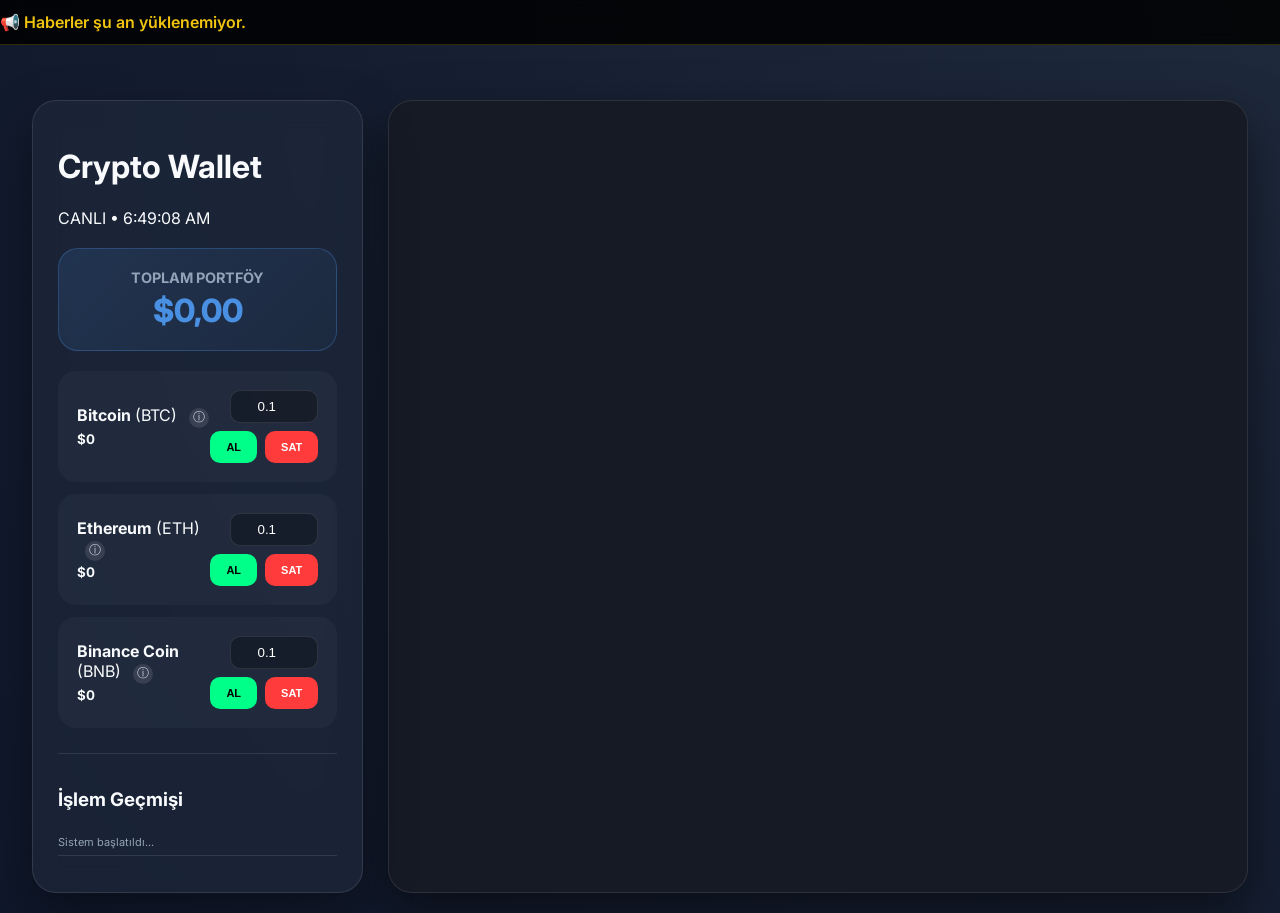
==== commit ac9e9ef2: "new changes" ====
--- a/index.html
+++ b/index.html
@@ -3,7 +3,7 @@
 <head>
     <meta charset="UTF-8">
     <meta name="viewport" content="width=device-width, initial-scale=1.0">
-    <title>Crypto Terminal</title>
+    <title>Crypto Terminal Pro</title>
     <link rel="stylesheet" href="style.css">
     <link href="https://fonts.googleapis.com/css2?family=Inter:wght@400;600;800&display=swap" rel="stylesheet">
 </head>
@@ -11,34 +11,33 @@
 
     <div class="news-ticker">
         <div class="ticker-wrap" id="ticker-wrap">
-            <div class="ticker-item">📢 Ekonomi haberleri yükleniyor...</div>
+            <div class="ticker-item">📢 Kripto piyasası verileri alınıyor...</div>
         </div>
     </div>
 
     <div class="app-wrapper">
-        
         <div class="main-card">
             <header>
                 <h1>Crypto Wallet</h1>
                 <p id="status-text">Bağlanılıyor...</p>
             </header>
-
-            <div id="assets-list"></div>
-
+            <div id="assets-list">
+                <p style="text-align:center; padding:20px;">Veriler yükleniyor, lütfen bekleyin...</p>
+            </div>
             <div class="log-section">
                 <h3>İşlem Geçmişi</h3>
-                <ul id="activity-log"></ul>
+                <ul id="activity-log">
+                    <li>Sistem başlatıldı...</li>
+                </ul>
             </div>
         </div>
 
         <div class="chart-card">
             <div id="tradingview_chart"></div>
         </div>
-
     </div>
 
-    <script type="module" src="script.js"></script>
     <script type="text/javascript" src="https://s3.tradingview.com/tv.js"></script>
-
+    <script src="script.js"></script>
 </body>
 </html>
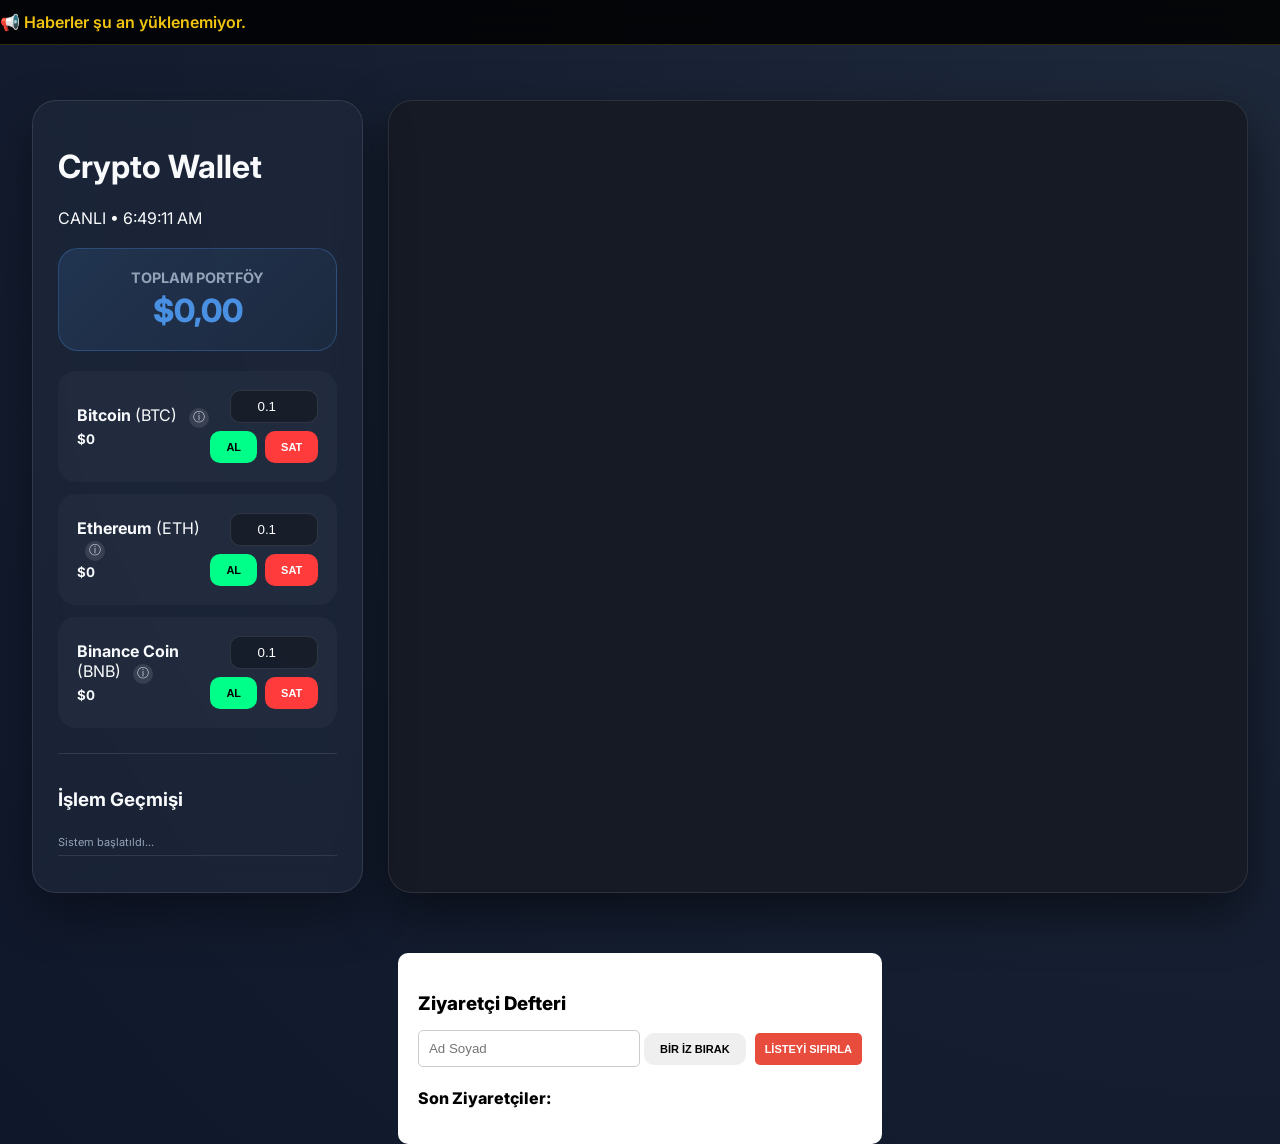
==== commit ca17cd4e: "visitor section added" ====
--- a/index.html
+++ b/index.html
@@ -37,7 +37,23 @@
         </div>
     </div>
 
+    <div class="visitor-section">
+        <h3>Ziyaretçi Defteri</h3>
+        <form id="visitor-form">
+            <input type="text" id="visitor-name" placeholder="Ad Soyad" required>
+            <button type="submit"> Bİr İz Bırak</button>
+            <button type="button" id="clear-visitors" style="background-color: #e74c3c; color: white; border: none; padding: 10px; border-radius: 5px; cursor: pointer; margin-left: 5px;">Listeyi Sıfırla</button>
+        </form>
+
+        <div class="visitor-list">
+            <h4>Son Ziyaretçiler:</h4>
+            <ul id="display-visitors">
+                </ul>
+        </div>
+    </div>
+
     <script type="text/javascript" src="https://s3.tradingview.com/tv.js"></script>
     <script src="script.js"></script>
+    
 </body>
 </html>
--- a/style.css
+++ b/style.css
@@ -157,6 +157,72 @@
     transition: 0.2s;
 }
 
+/* Ziyaretçi Bölümü Tasarımı */
+.visitor-section {
+    margin-top: 30px;
+    padding: 20px;
+    background: #f4f4f4; /* Formun arkası hafif gri */
+    border-radius: 10px;
+}
+
+#visitor-form {
+    margin-bottom: 20px;
+}
+
+#visitor-name {
+    padding: 10px;
+    border-radius: 5px;
+    border: 1px solid #ccc;
+    width: 200px;
+}
+
+/* Listedeki İsimlerin Siyah Olmasını Sağlayan Kod */
+#display-visitors li {
+    color: #000000 !important; /* Kesinlikle Siyah */
+    background: #ffffff; /* Beyaz şerit üzerinde siyah yazı */
+    padding: 10px;
+    margin-bottom: 5px;
+    border-radius: 5px;
+    list-style: none;
+    font-weight: bold;
+    border-left: 5px solid #16a085;
+}
+
+#display-visitors li small {
+    color: #444444; /* Tarih biraz daha koyu gri */
+    font-weight: normal;
+    margin-left: 10px;
+}
+
+/* Ziyaretçi Bölümü Başlıklarını Siyah Yapar */
+.visitor-section h3, 
+.visitor-section h4 {
+    color: #000000 !important; /* Yazıları Siyah Yapar */
+    margin-bottom: 15px;
+    font-weight: 800; /* Daha belirgin (kalın) yapar */
+}
+
+/* Formun arka planını biraz daha açık yapalım ki siyah yazılar sırıtmasın */
+.visitor-section {
+    background-color: #ffffff; /* Arka planı beyaz yaptık */
+    padding: 20px;
+    border-radius: 10px;
+    margin-top: 40px;
+}
+
+/* Listeyi ve isimleri siyah tutmaya devam et */
+#display-visitors li {
+    color: #000000 !important;
+    background: #f0f0f0; /* Hafif gri şerit */
+    padding: 10px;
+    margin-bottom: 5px;
+    border-radius: 5px;
+    list-style: none;
+    font-weight: bold;
+    border-left: 5px solid #16a085;
+}
+
+
 .btn-buy { background: var(--buy-color); color: #000; }
 .btn-sell { background: var(--sell-color); color: #fff; }
 
